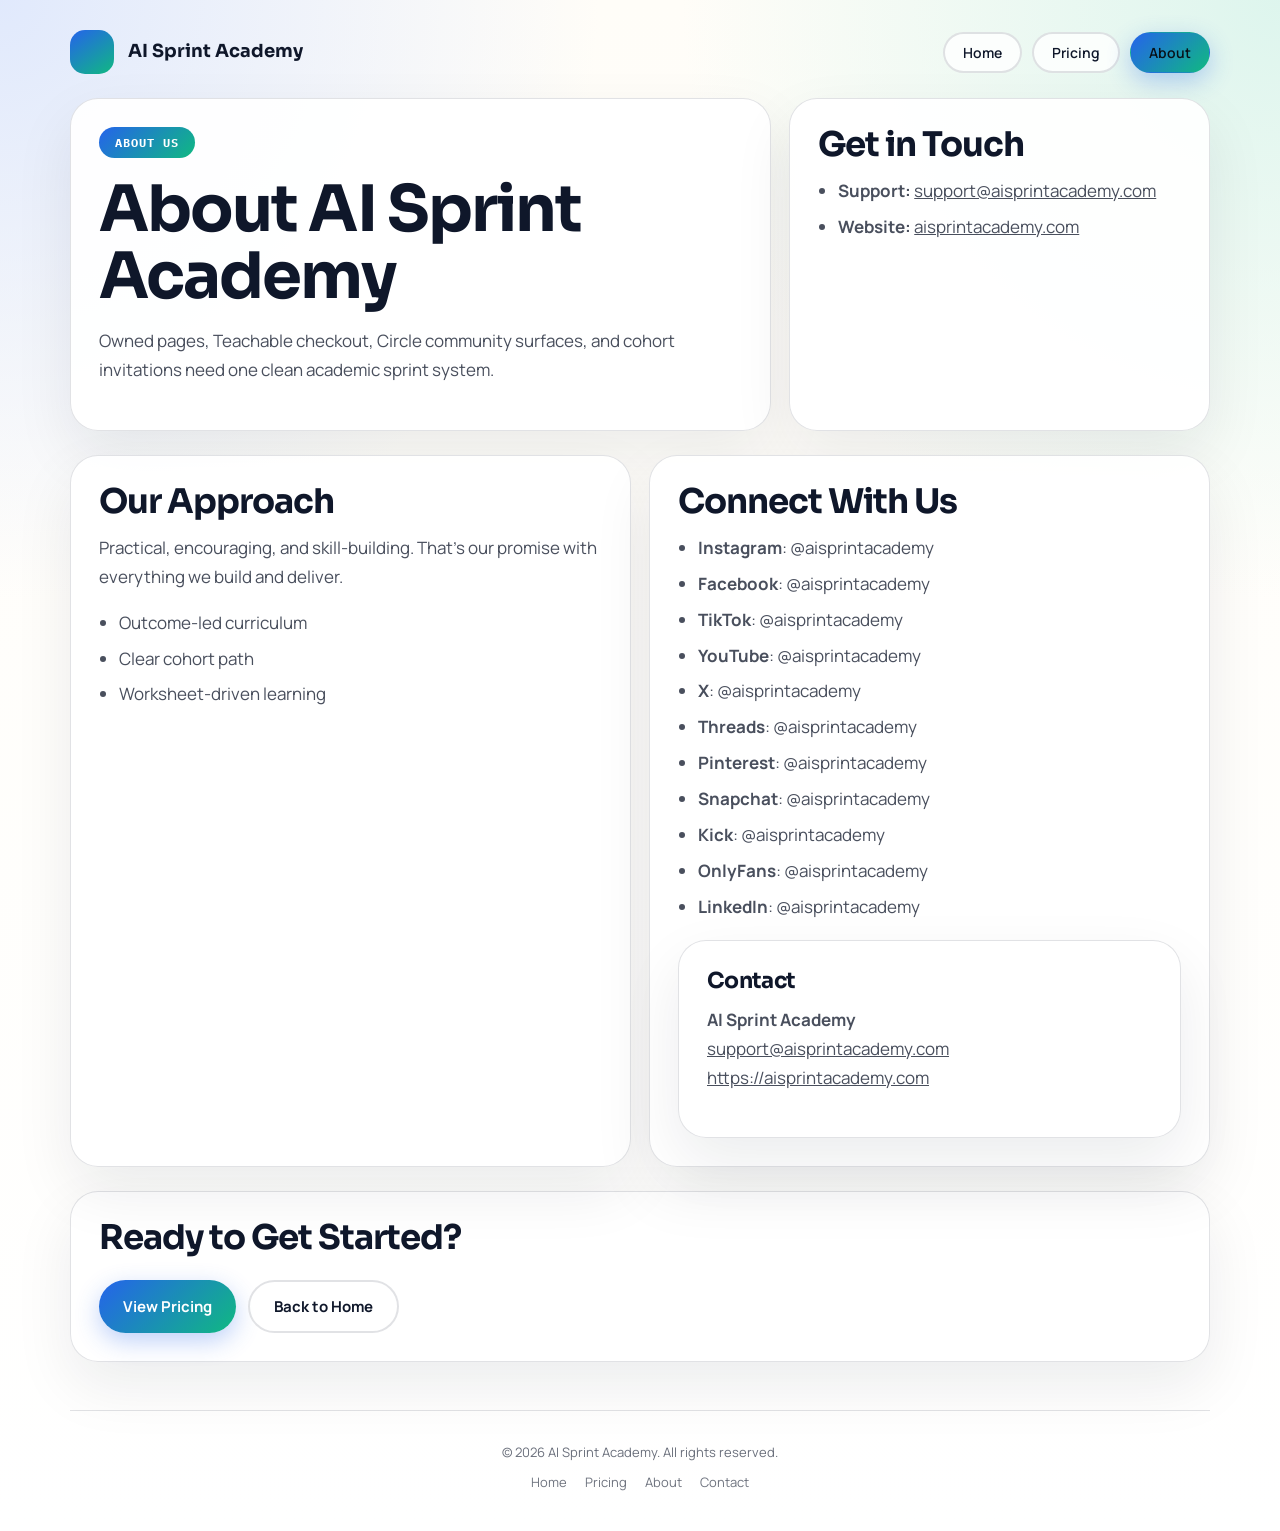
==== channels.html @ e4bb40ab "Deploy professional site update — 2026-04-03T03:53:21Z" ====
<!doctype html>
<html lang="en">
<head>
  <meta charset="utf-8" />
  <meta name="viewport" content="width=device-width, initial-scale=1" />
  <title>AI Sprint Academy | About</title>
  <meta name="description" content="Owned pages, Teachable checkout, Circle community surfaces, and cohort invitations need one clean academic sprint system." />
  <meta property="og:title" content="AI Sprint Academy | About" />
  <meta property="og:description" content="Owned pages, Teachable checkout, Circle community surfaces, and cohort invitations need one clean academic sprint system." />
  <meta property="og:type" content="website" />
  <meta property="og:url" content="https://aisprintacademy.com/" />
  <link rel="preconnect" href="https://fonts.googleapis.com" /><link rel="preconnect" href="https://fonts.gstatic.com" crossorigin /><link href="https://fonts.googleapis.com/css2?family=Sora:wght@400;500;600;700;800&family=Manrope:wght@400;500;600;700;800&family=IBM+Plex+Mono:wght@400;500;600;700;800&display=swap" rel="stylesheet" />
  <link rel="stylesheet" href="./styles.css" />
  
</head>
<body>
  <main class="page">
    <header class="header">
      <a class="brand" href="./index.html">
        <span class="brand-mark"></span>
        <span class="brand-copy">
          <strong>AI Sprint Academy</strong>
        </span>
      </a>
      <nav class="nav">
        <a class='button ghost' href='index.html'>Home</a>
        <a class='button ghost' href='offer.html'>Pricing</a>
        <a class='button primary' href='channels.html'>About</a>
      </nav>
    </header>
    
    <section class="hero">
      <article class="hero-card">
        <div class="eyebrow">About Us</div>
        <h1>About AI Sprint Academy</h1>
        <p>Owned pages, Teachable checkout, Circle community surfaces, and cohort invitations need one clean academic sprint system.</p>
      </article>
      <aside class="hero-card">
        <h2>Get in Touch</h2>
        <ul>
          <li><strong>Support:</strong> <a href="mailto:support@aisprintacademy.com">support@aisprintacademy.com</a></li>
          <li><strong>Website:</strong> <a href="https://aisprintacademy.com">aisprintacademy.com</a></li>
        </ul>
      </aside>
    </section>
    <section class="grid-two" style="margin-top:24px;">
      <section class="panel">
        <h2>Our Approach</h2>
        <p style="margin-top:14px;">Practical, encouraging, and skill-building. That&rsquo;s our promise with everything we build and deliver.</p>
        <ul><li>Outcome-led curriculum</li><li>Clear cohort path</li><li>Worksheet-driven learning</li></ul>
      </section>
      <section class="panel">
        <h2>Connect With Us</h2>
        <ul><li><strong>Instagram</strong>: @aisprintacademy</li><li><strong>Facebook</strong>: @aisprintacademy</li><li><strong>TikTok</strong>: @aisprintacademy</li><li><strong>YouTube</strong>: @aisprintacademy</li><li><strong>X</strong>: @aisprintacademy</li><li><strong>Threads</strong>: @aisprintacademy</li><li><strong>Pinterest</strong>: @aisprintacademy</li><li><strong>Snapchat</strong>: @aisprintacademy</li><li><strong>Kick</strong>: @aisprintacademy</li><li><strong>OnlyFans</strong>: @aisprintacademy</li><li><strong>LinkedIn</strong>: @aisprintacademy</li></ul>
        <div class="offer-card" style="margin-top:18px;">
          <h3>Contact</h3>
          <p style="margin-top:14px;"><strong>AI Sprint Academy</strong><br /><a href="mailto:support@aisprintacademy.com">support@aisprintacademy.com</a><br /><a href="https://aisprintacademy.com">https://aisprintacademy.com</a></p>
        </div>
      </section>
    </section>
    <section class="panel" style="margin-top:24px;">
      <h2>Ready to Get Started?</h2>
      <div class="actions">
        <a class="button primary" href="./offer.html">View Pricing</a>
        <a class="button ghost" href="./index.html">Back to Home</a>
      </div>
    </section>
    
    <footer class="site-footer">
      <div class="footer-note">&copy; 2026 AI Sprint Academy. All rights reserved.</div>
      <div class="footer-links">
        <a href="./index.html">Home</a>
        <a href="./offer.html">Pricing</a>
        <a href="./channels.html">About</a>
        <a href='mailto:support@aisprintacademy.com'>Contact</a>
      </div>
    </footer>
  </main>
  
</body>
</html>
---- styles.css ----
:root {
  --primary: #2563EB;
  --secondary: #10B981;
  --accent: #F59E0B;
  --ink: #0F172A;
  --surface: #F8FAFC;
  --line: rgba(15, 23, 42, 0.12);
  --display: 'Sora', 'Avenir Next', 'Segoe UI', sans-serif;
  --body: 'Manrope', 'Avenir Next', 'Segoe UI', sans-serif;
  --accent-font: 'IBM Plex Mono', 'Avenir Next', 'Segoe UI', sans-serif;
}
* { box-sizing: border-box; }
body {
  margin: 0;
  font-family: var(--body);
  color: var(--ink);
  background:
    radial-gradient(circle at 0% 0%, color-mix(in srgb, var(--primary) 14%, white), transparent 30%),
    radial-gradient(circle at 100% 0%, color-mix(in srgb, var(--secondary) 14%, white), transparent 30%),
    linear-gradient(180deg, #fffdf8, #ffffff);
}
a { color: inherit; }
.page { max-width: 1180px; margin: 0 auto; padding: 24px 20px 40px; }
.header { display: flex; flex-wrap: wrap; align-items: center; justify-content: space-between; gap: 12px; padding: 6px 0 24px; }
.brand { display: flex; align-items: center; gap: 14px; text-decoration: none; }
.brand-mark { width: 44px; height: 44px; border-radius: 15px; background: linear-gradient(145deg, var(--primary), var(--secondary)); flex-shrink: 0; }
.brand-copy strong { display: block; font-family: var(--display); font-size: 18px; line-height: 1.2; }
.nav { display: flex; flex-wrap: wrap; gap: 10px; }
.nav a { border: 1px solid var(--line); border-radius: 999px; padding: 9px 18px; text-decoration: none; font-size: 14px; font-weight: 600; background: rgba(255,255,255,0.84); transition: all 0.2s ease; }
.nav a:hover { background: var(--primary); color: white; border-color: var(--primary); }
.nav a.button.primary { background: linear-gradient(135deg, var(--primary), var(--secondary)); color: #081018; border-color: transparent; }
.hero,
.grid-two,
.grid-three,
.offer-grid { display: grid; gap: 18px; }
.hero { grid-template-columns: minmax(0, 1.25fr) minmax(280px, 0.75fr); align-items: stretch; }
.grid-two { grid-template-columns: repeat(2, minmax(0, 1fr)); }
.grid-three { grid-template-columns: repeat(3, minmax(0, 1fr)); }
.offer-grid { grid-template-columns: repeat(auto-fit, minmax(260px, 1fr)); }
.panel,
.hero-card,
.offer-card { border: 1px solid var(--line); border-radius: 28px; background: rgba(255,255,255,0.92); box-shadow: 0 24px 60px rgba(15,23,42,0.08); }
.hero-card,
.panel,
.offer-card { padding: 28px; }
.offer-card { transition: transform 0.2s ease, box-shadow 0.2s ease; }
.offer-card:hover { transform: translateY(-4px); box-shadow: 0 32px 80px rgba(15,23,42,0.14); }
.eyebrow { display: inline-flex; border-radius: 999px; padding: 8px 16px; background: linear-gradient(135deg, var(--primary), var(--secondary)); color: #fff; font-family: var(--accent-font); font-size: 12px; font-weight: 700; letter-spacing: 0.08em; text-transform: uppercase; }
h1, h2, h3 { margin: 0; font-family: var(--display); line-height: 1.05; letter-spacing: -0.03em; }
h1 { margin-top: 18px; font-size: clamp(36px, 6vw, 64px); max-width: 16ch; }
h2 { font-size: clamp(24px, 4vw, 34px); }
h3 { font-size: 22px; }
p, li { color: color-mix(in srgb, var(--ink) 76%, white); line-height: 1.7; font-size: 17px; }
.actions { display: flex; flex-wrap: wrap; gap: 12px; margin-top: 24px; }
.button { display: inline-flex; align-items: center; justify-content: center; text-decoration: none; border-radius: 999px; padding: 14px 24px; font-weight: 700; font-size: 15px; cursor: pointer; border: none; transition: all 0.2s ease; }
.button.primary { background: linear-gradient(135deg, var(--primary), var(--secondary)); color: #fff; box-shadow: 0 8px 24px color-mix(in srgb, var(--primary) 30%, transparent); }
.button.primary:hover { transform: translateY(-2px); box-shadow: 0 12px 32px color-mix(in srgb, var(--primary) 40%, transparent); }
.button.ghost { border: 2px solid var(--line); background: rgba(255,255,255,0.8); }
.button.ghost:hover { border-color: var(--primary); color: var(--primary); }
.trust-strip { display: flex; flex-wrap: wrap; gap: 18px; justify-content: center; margin-top: 24px; padding: 18px 0; }
.trust-badge { display: flex; align-items: center; gap: 8px; font-size: 15px; font-weight: 600; color: color-mix(in srgb, var(--ink) 80%, white); }
.trust-icon { display: inline-flex; align-items: center; justify-content: center; width: 24px; height: 24px; border-radius: 50%; background: linear-gradient(135deg, var(--primary), var(--secondary)); color: #fff; font-size: 13px; font-weight: 700; }
.price { display: inline-block; margin: 16px 0 12px; padding: 10px 16px; border-radius: 999px; background: linear-gradient(135deg, color-mix(in srgb, var(--primary) 14%, white), color-mix(in srgb, var(--secondary) 14%, white)); font-family: var(--accent-font); font-size: 20px; font-weight: 700; letter-spacing: 0.02em; color: var(--ink); }
.micro { font-size: 13px; color: color-mix(in srgb, var(--ink) 64%, white); }
ul { margin: 14px 0 0; padding-left: 20px; }
li + li { margin-top: 7px; }
.site-footer { margin-top: 48px; padding: 32px 0 0; border-top: 1px solid var(--line); text-align: center; }
.footer-note { font-size: 13px; color: color-mix(in srgb, var(--ink) 62%, white); }
.footer-links { display: flex; flex-wrap: wrap; gap: 18px; justify-content: center; margin-top: 12px; }
.footer-links a { font-size: 13px; color: color-mix(in srgb, var(--ink) 60%, white); text-decoration: none; }
.footer-links a:hover { color: var(--primary); text-decoration: underline; }
.checkout-tier { position: relative; }
.buy-btn { width: 100%; font-size: 16px; padding: 16px 24px; }
.buy-btn:disabled { opacity: 0.6; cursor: not-allowed; }
@media (max-width: 960px) {
  .hero, .grid-two, .grid-three { grid-template-columns: 1fr; }
  h1 { max-width: none; }
}
@media (max-width: 720px) {
  .page { padding: 18px 16px 32px; }
  .hero-card, .panel, .offer-card { padding: 22px; border-radius: 24px; }
  .button { width: 100%; }
  .trust-strip { flex-direction: column; align-items: center; }
}
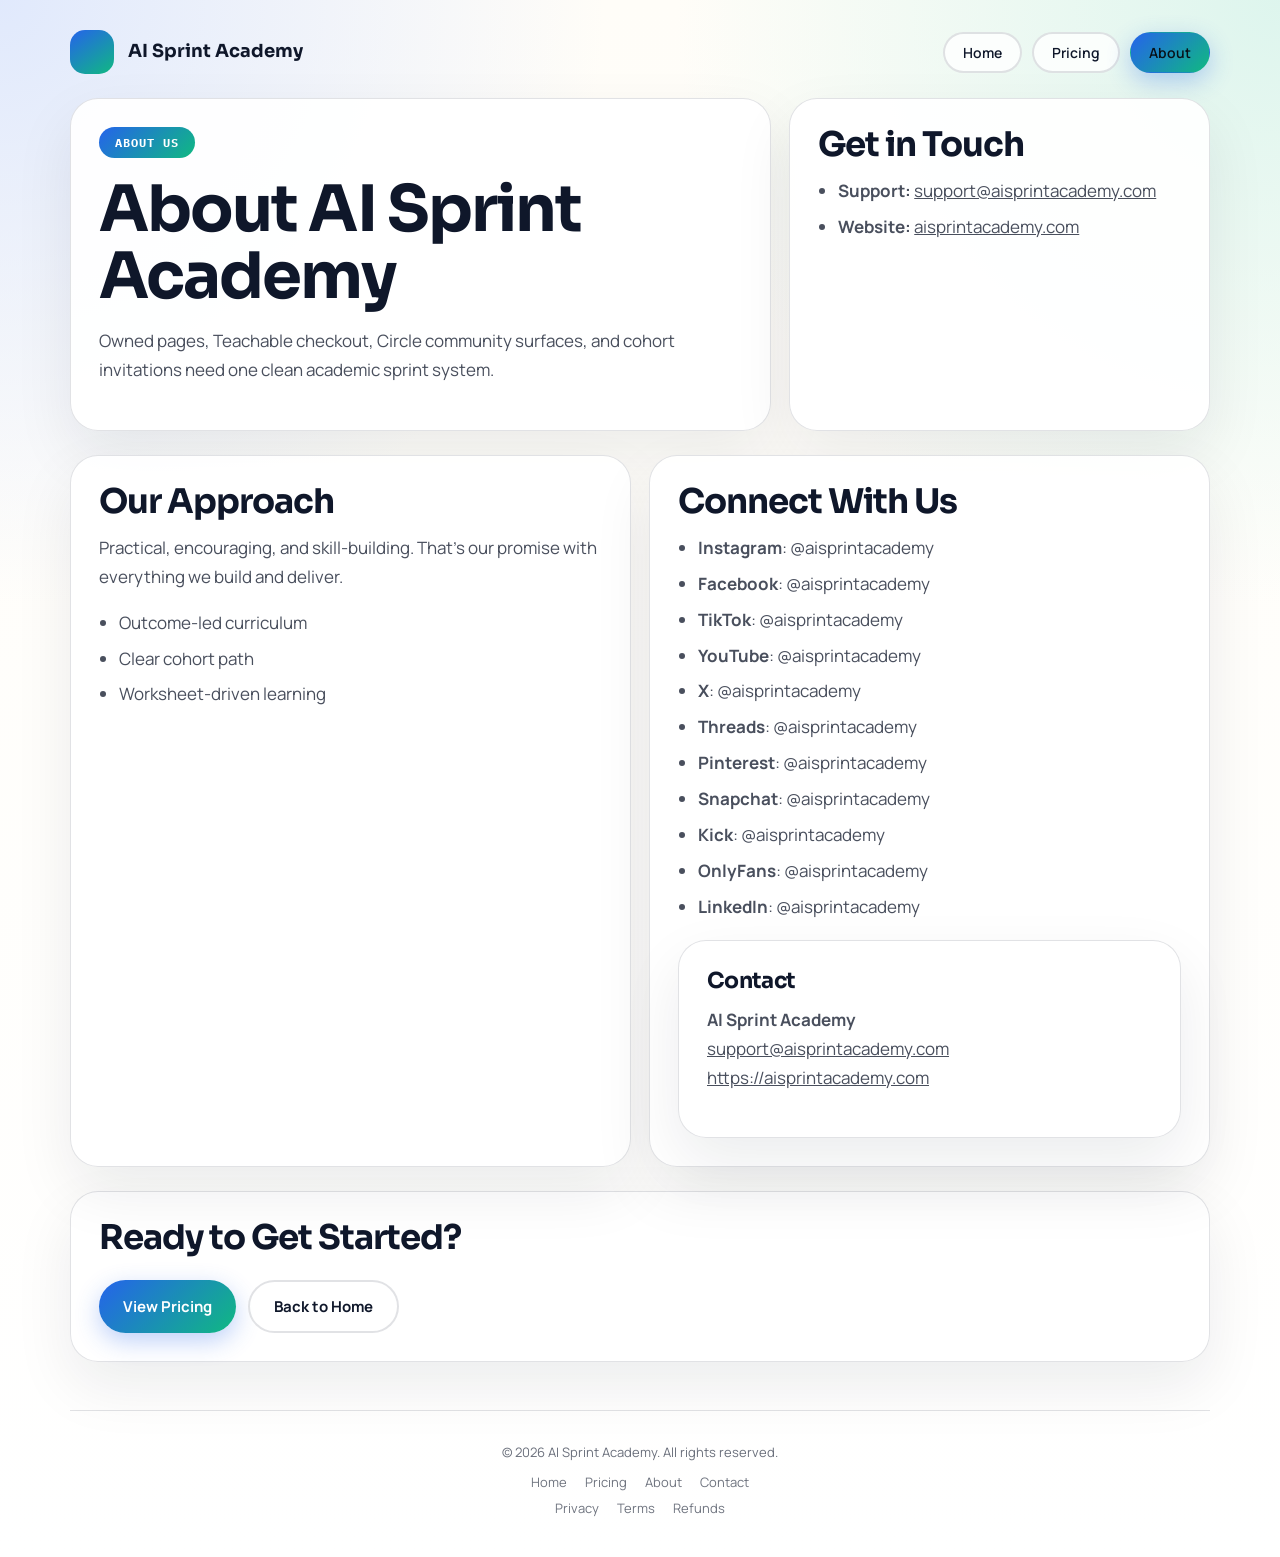
==== commit 0f65ff7b: "Deploy professional site update — 2026-04-03T04:42:03Z" ====
--- a/channels.html
+++ b/channels.html
@@ -74,6 +74,11 @@
         <a href="./channels.html">About</a>
         <a href='mailto:support@aisprintacademy.com'>Contact</a>
       </div>
+      <div class="footer-links" style="margin-top:8px;">
+        <a href="./privacy.html">Privacy</a>
+        <a href="./terms.html">Terms</a>
+        <a href="./refunds.html">Refunds</a>
+      </div>
     </footer>
   </main>
   
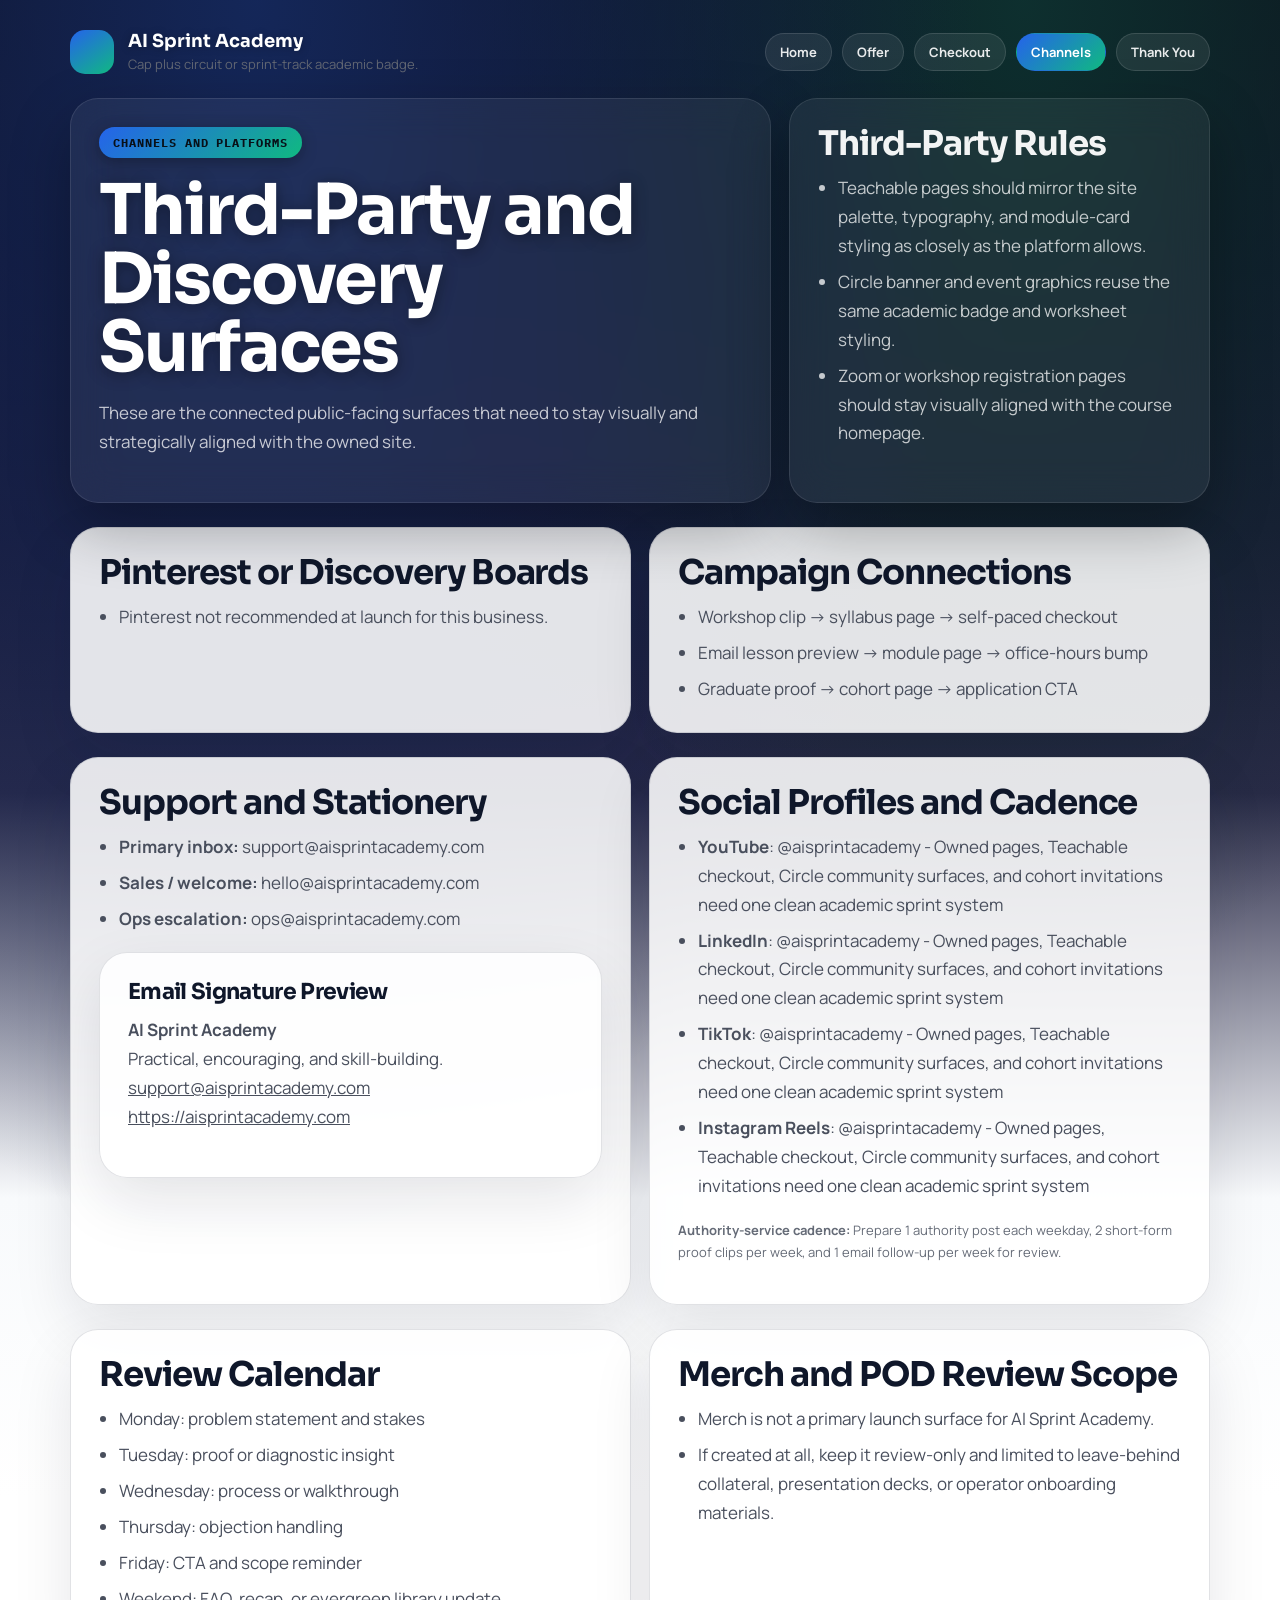
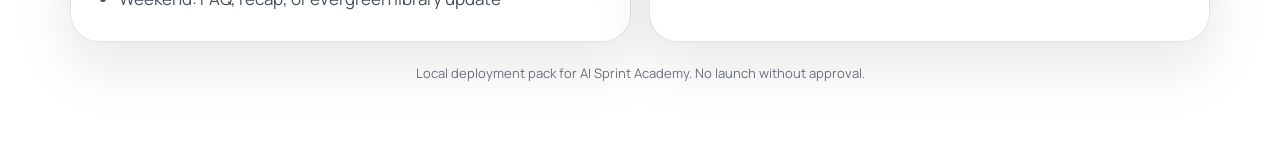
==== commit 71522c7e: "Deploy aisprintacademy.com — ASI Network site update" ====
--- a/channels.html
+++ b/channels.html
@@ -1,17 +1,11 @@
 <!doctype html>
-<html lang="en">
+<html>
 <head>
   <meta charset="utf-8" />
   <meta name="viewport" content="width=device-width, initial-scale=1" />
-  <title>AI Sprint Academy | About</title>
-  <meta name="description" content="Owned pages, Teachable checkout, Circle community surfaces, and cohort invitations need one clean academic sprint system." />
-  <meta property="og:title" content="AI Sprint Academy | About" />
-  <meta property="og:description" content="Owned pages, Teachable checkout, Circle community surfaces, and cohort invitations need one clean academic sprint system." />
-  <meta property="og:type" content="website" />
-  <meta property="og:url" content="https://aisprintacademy.com/" />
+  <title>AI Sprint Academy | Channels</title>
   <link rel="preconnect" href="https://fonts.googleapis.com" /><link rel="preconnect" href="https://fonts.gstatic.com" crossorigin /><link href="https://fonts.googleapis.com/css2?family=Sora:wght@400;500;600;700;800&family=Manrope:wght@400;500;600;700;800&family=IBM+Plex+Mono:wght@400;500;600;700;800&display=swap" rel="stylesheet" />
   <link rel="stylesheet" href="./styles.css" />
-  
 </head>
 <body>
   <main class="page">
@@ -20,67 +14,102 @@
         <span class="brand-mark"></span>
         <span class="brand-copy">
           <strong>AI Sprint Academy</strong>
+          <span>Cap plus circuit or sprint-track academic badge.</span>
         </span>
       </a>
       <nav class="nav">
         <a class='button ghost' href='index.html'>Home</a>
-        <a class='button ghost' href='offer.html'>Pricing</a>
-        <a class='button primary' href='channels.html'>About</a>
+        <a class='button ghost' href='offer.html'>Offer</a>
+        <a class='button ghost' href='checkout.html'>Checkout</a>
+        <a class='button primary' href='channels.html'>Channels</a>
+        <a class='button ghost' href='thank-you.html'>Thank You</a>
       </nav>
     </header>
     
     <section class="hero">
       <article class="hero-card">
-        <div class="eyebrow">About Us</div>
-        <h1>About AI Sprint Academy</h1>
-        <p>Owned pages, Teachable checkout, Circle community surfaces, and cohort invitations need one clean academic sprint system.</p>
+        <div class="eyebrow">Channels and Platforms</div>
+        <h1>Third-Party and Discovery Surfaces</h1>
+        <p>These are the connected public-facing surfaces that need to stay visually and strategically aligned with the owned site.</p>
       </article>
       <aside class="hero-card">
-        <h2>Get in Touch</h2>
-        <ul>
-          <li><strong>Support:</strong> <a href="mailto:support@aisprintacademy.com">support@aisprintacademy.com</a></li>
-          <li><strong>Website:</strong> <a href="https://aisprintacademy.com">aisprintacademy.com</a></li>
-        </ul>
+        <h2>Third-Party Rules</h2>
+        <ul><li>Teachable pages should mirror the site palette, typography, and module-card styling as closely as the platform allows.</li><li>Circle banner and event graphics reuse the same academic badge and worksheet styling.</li><li>Zoom or workshop registration pages should stay visually aligned with the course homepage.</li></ul>
       </aside>
     </section>
     <section class="grid-two" style="margin-top:24px;">
       <section class="panel">
-        <h2>Our Approach</h2>
-        <p style="margin-top:14px;">Practical, encouraging, and skill-building. That&rsquo;s our promise with everything we build and deliver.</p>
-        <ul><li>Outcome-led curriculum</li><li>Clear cohort path</li><li>Worksheet-driven learning</li></ul>
+        <h2>Pinterest or Discovery Boards</h2>
+        <ul><li>Pinterest not recommended at launch for this business.</li></ul>
       </section>
       <section class="panel">
-        <h2>Connect With Us</h2>
-        <ul><li><strong>Instagram</strong>: @aisprintacademy</li><li><strong>Facebook</strong>: @aisprintacademy</li><li><strong>TikTok</strong>: @aisprintacademy</li><li><strong>YouTube</strong>: @aisprintacademy</li><li><strong>X</strong>: @aisprintacademy</li><li><strong>Threads</strong>: @aisprintacademy</li><li><strong>Pinterest</strong>: @aisprintacademy</li><li><strong>Snapchat</strong>: @aisprintacademy</li><li><strong>Kick</strong>: @aisprintacademy</li><li><strong>OnlyFans</strong>: @aisprintacademy</li><li><strong>LinkedIn</strong>: @aisprintacademy</li></ul>
+        <h2>Campaign Connections</h2>
+        <ul><li>Workshop clip -&gt; syllabus page -&gt; self-paced checkout</li><li>Email lesson preview -&gt; module page -&gt; office-hours bump</li><li>Graduate proof -&gt; cohort page -&gt; application CTA</li></ul>
+      </section>
+    </section>
+    <section class="grid-two" style="margin-top:24px;">
+      <section class="panel">
+        <h2>Support and Stationery</h2>
+        <ul>
+          <li><strong>Primary inbox:</strong> support@aisprintacademy.com</li>
+          <li><strong>Sales / welcome:</strong> hello@aisprintacademy.com</li>
+          <li><strong>Ops escalation:</strong> ops@aisprintacademy.com</li>
+        </ul>
         <div class="offer-card" style="margin-top:18px;">
-          <h3>Contact</h3>
-          <p style="margin-top:14px;"><strong>AI Sprint Academy</strong><br /><a href="mailto:support@aisprintacademy.com">support@aisprintacademy.com</a><br /><a href="https://aisprintacademy.com">https://aisprintacademy.com</a></p>
+          <h3>Email Signature Preview</h3>
+          <p style="margin-top:14px;"><strong>AI Sprint Academy</strong><br />Practical, encouraging, and skill-building.<br /><a href="mailto:support@aisprintacademy.com">support@aisprintacademy.com</a><br /><a href="https://aisprintacademy.com">https://aisprintacademy.com</a></p>
         </div>
       </section>
+      <section class="panel">
+        <h2>Social Profiles and Cadence</h2>
+        <ul><li><strong>YouTube</strong>: @aisprintacademy - Owned pages, Teachable checkout, Circle community surfaces, and cohort invitations need one clean academic sprint system</li><li><strong>LinkedIn</strong>: @aisprintacademy - Owned pages, Teachable checkout, Circle community surfaces, and cohort invitations need one clean academic sprint system</li><li><strong>TikTok</strong>: @aisprintacademy - Owned pages, Teachable checkout, Circle community surfaces, and cohort invitations need one clean academic sprint system</li><li><strong>Instagram Reels</strong>: @aisprintacademy - Owned pages, Teachable checkout, Circle community surfaces, and cohort invitations need one clean academic sprint system</li></ul>
+        <p class="micro" style="margin-top:18px;"><strong>Authority-service cadence:</strong> Prepare 1 authority post each weekday, 2 short-form proof clips per week, and 1 email follow-up per week for review.</p>
+      </section>
     </section>
-    <section class="panel" style="margin-top:24px;">
-      <h2>Ready to Get Started?</h2>
-      <div class="actions">
-        <a class="button primary" href="./offer.html">View Pricing</a>
-        <a class="button ghost" href="./index.html">Back to Home</a>
-      </div>
+    <section class="grid-two" style="margin-top:24px;">
+      <section class="panel">
+        <h2>Review Calendar</h2>
+        <ul><li>Monday: problem statement and stakes</li><li>Tuesday: proof or diagnostic insight</li><li>Wednesday: process or walkthrough</li><li>Thursday: objection handling</li><li>Friday: CTA and scope reminder</li><li>Weekend: FAQ, recap, or evergreen library update</li></ul>
+      </section>
+      <section class="panel">
+        <h2>Merch and POD Review Scope</h2>
+        <ul><li>Merch is not a primary launch surface for AI Sprint Academy.</li><li>If created at all, keep it review-only and limited to leave-behind collateral, presentation decks, or operator onboarding materials.</li></ul>
+      </section>
     </section>
     
-    <footer class="site-footer">
-      <div class="footer-note">&copy; 2026 AI Sprint Academy. All rights reserved.</div>
-      <div class="footer-links">
-        <a href="./index.html">Home</a>
-        <a href="./offer.html">Pricing</a>
-        <a href="./channels.html">About</a>
-        <a href='mailto:support@aisprintacademy.com'>Contact</a>
-      </div>
-      <div class="footer-links" style="margin-top:8px;">
-        <a href="./privacy.html">Privacy</a>
-        <a href="./terms.html">Terms</a>
-        <a href="./refunds.html">Refunds</a>
-      </div>
-    </footer>
+    <div class="footer-note">Local deployment pack for AI Sprint Academy. No launch without approval.</div>
   </main>
-  
+
+  <!-- ASI Analytics (lightweight, privacy-friendly) -->
+  <script>
+  (function(){
+    var bid = document.body.getAttribute('data-business-id') || 'unknown';
+    var page = location.pathname.split('/').pop() || 'index.html';
+    var key = 'asi_pv_' + bid;
+    try {
+      var data = JSON.parse(localStorage.getItem(key) || '{}');
+      data[page] = (data[page] || 0) + 1;
+      data._total = (data._total || 0) + 1;
+      data._last = new Date().toISOString();
+      data._ref = document.referrer || 'direct';
+      localStorage.setItem(key, JSON.stringify(data));
+    } catch(e) {}
+    // Beacon to analytics endpoint if configured
+    if (window.ASI_ANALYTICS_URL) {
+      var payload = JSON.stringify({
+        business_id: bid,
+        page: page,
+        referrer: document.referrer || 'direct',
+        timestamp: new Date().toISOString(),
+        ua: navigator.userAgent
+      });
+      try {
+        navigator.sendBeacon(window.ASI_ANALYTICS_URL, payload);
+      } catch(e) {
+        // Silent fail — analytics should never break the site
+      }
+    }
+  })();
+  </script>
 </body>
 </html>
--- a/styles.css
+++ b/styles.css
@@ -15,21 +15,21 @@
   margin: 0;
   font-family: var(--body);
   color: var(--ink);
-  background:
-    radial-gradient(circle at 0% 0%, color-mix(in srgb, var(--primary) 14%, white), transparent 30%),
-    radial-gradient(circle at 100% 0%, color-mix(in srgb, var(--secondary) 14%, white), transparent 30%),
-    linear-gradient(180deg, #fffdf8, #ffffff);
+  background: #0d0d1a;
+  background-image:
+    radial-gradient(ellipse at 20% 0%, color-mix(in srgb, var(--primary) 30%, #0d0d1a), transparent 50%),
+    radial-gradient(ellipse at 80% 0%, color-mix(in srgb, var(--secondary) 20%, #0d0d1a), transparent 40%),
+    linear-gradient(180deg, #0d0d1a 0%, #111128 15%, #1a1a35 30%, #2a2a48 45%, var(--surface) 68%, #ffffff 85%);
 }
 a { color: inherit; }
-.page { max-width: 1180px; margin: 0 auto; padding: 24px 20px 40px; }
+.page { max-width: 1180px; margin: 0 auto; padding: 24px 20px 80px; }
 .header { display: flex; flex-wrap: wrap; align-items: center; justify-content: space-between; gap: 12px; padding: 6px 0 24px; }
 .brand { display: flex; align-items: center; gap: 14px; text-decoration: none; }
-.brand-mark { width: 44px; height: 44px; border-radius: 15px; background: linear-gradient(145deg, var(--primary), var(--secondary)); flex-shrink: 0; }
-.brand-copy strong { display: block; font-family: var(--display); font-size: 18px; line-height: 1.2; }
+.brand-mark { width: 44px; height: 44px; border-radius: 15px; background: linear-gradient(145deg, var(--primary), var(--secondary)); }
+.brand-copy strong { display: block; font-family: var(--display); font-size: 18px; line-height: 1; }
+.brand-copy span { display: block; margin-top: 5px; font-size: 13px; color: color-mix(in srgb, var(--ink) 66%, white); }
 .nav { display: flex; flex-wrap: wrap; gap: 10px; }
-.nav a { border: 1px solid var(--line); border-radius: 999px; padding: 9px 18px; text-decoration: none; font-size: 14px; font-weight: 600; background: rgba(255,255,255,0.84); transition: all 0.2s ease; }
-.nav a:hover { background: var(--primary); color: white; border-color: var(--primary); }
-.nav a.button.primary { background: linear-gradient(135deg, var(--primary), var(--secondary)); color: #081018; border-color: transparent; }
+.nav a { border: 1px solid var(--line); border-radius: 999px; padding: 9px 14px; text-decoration: none; font-size: 13px; background: rgba(255,255,255,0.84); }
 .hero,
 .grid-two,
 .grid-three,
@@ -37,49 +37,56 @@
 .hero { grid-template-columns: minmax(0, 1.25fr) minmax(280px, 0.75fr); align-items: stretch; }
 .grid-two { grid-template-columns: repeat(2, minmax(0, 1fr)); }
 .grid-three { grid-template-columns: repeat(3, minmax(0, 1fr)); }
-.offer-grid { grid-template-columns: repeat(auto-fit, minmax(260px, 1fr)); }
+.offer-grid { grid-template-columns: repeat(auto-fit, minmax(240px, 1fr)); }
 .panel,
 .hero-card,
-.offer-card { border: 1px solid var(--line); border-radius: 28px; background: rgba(255,255,255,0.92); box-shadow: 0 24px 60px rgba(15,23,42,0.08); }
+.offer-card { border: 1px solid var(--line); border-radius: 28px; background: rgba(255,255,255,0.88); box-shadow: 0 24px 60px rgba(15,23,42,0.1); }
 .hero-card,
 .panel,
 .offer-card { padding: 28px; }
-.offer-card { transition: transform 0.2s ease, box-shadow 0.2s ease; }
-.offer-card:hover { transform: translateY(-4px); box-shadow: 0 32px 80px rgba(15,23,42,0.14); }
-.eyebrow { display: inline-flex; border-radius: 999px; padding: 8px 16px; background: linear-gradient(135deg, var(--primary), var(--secondary)); color: #fff; font-family: var(--accent-font); font-size: 12px; font-weight: 700; letter-spacing: 0.08em; text-transform: uppercase; }
-h1, h2, h3 { margin: 0; font-family: var(--display); line-height: 1.05; letter-spacing: -0.03em; }
-h1 { margin-top: 18px; font-size: clamp(36px, 6vw, 64px); max-width: 16ch; }
+.eyebrow { display: inline-flex; border-radius: 999px; padding: 8px 14px; background: linear-gradient(135deg, var(--primary), var(--secondary)); color: #081018; font-family: var(--accent-font); font-size: 12px; font-weight: 700; letter-spacing: 0.08em; text-transform: uppercase; }
+h1, h2, h3 { margin: 0; font-family: var(--display); line-height: 0.98; letter-spacing: -0.03em; }
+h1 { margin-top: 18px; font-size: clamp(40px, 7vw, 70px); max-width: 11ch; }
 h2 { font-size: clamp(24px, 4vw, 34px); }
 h3 { font-size: 22px; }
 p, li { color: color-mix(in srgb, var(--ink) 76%, white); line-height: 1.7; font-size: 17px; }
 .actions { display: flex; flex-wrap: wrap; gap: 12px; margin-top: 24px; }
-.button { display: inline-flex; align-items: center; justify-content: center; text-decoration: none; border-radius: 999px; padding: 14px 24px; font-weight: 700; font-size: 15px; cursor: pointer; border: none; transition: all 0.2s ease; }
-.button.primary { background: linear-gradient(135deg, var(--primary), var(--secondary)); color: #fff; box-shadow: 0 8px 24px color-mix(in srgb, var(--primary) 30%, transparent); }
-.button.primary:hover { transform: translateY(-2px); box-shadow: 0 12px 32px color-mix(in srgb, var(--primary) 40%, transparent); }
-.button.ghost { border: 2px solid var(--line); background: rgba(255,255,255,0.8); }
-.button.ghost:hover { border-color: var(--primary); color: var(--primary); }
-.trust-strip { display: flex; flex-wrap: wrap; gap: 18px; justify-content: center; margin-top: 24px; padding: 18px 0; }
-.trust-badge { display: flex; align-items: center; gap: 8px; font-size: 15px; font-weight: 600; color: color-mix(in srgb, var(--ink) 80%, white); }
-.trust-icon { display: inline-flex; align-items: center; justify-content: center; width: 24px; height: 24px; border-radius: 50%; background: linear-gradient(135deg, var(--primary), var(--secondary)); color: #fff; font-size: 13px; font-weight: 700; }
-.price { display: inline-block; margin: 16px 0 12px; padding: 10px 16px; border-radius: 999px; background: linear-gradient(135deg, color-mix(in srgb, var(--primary) 14%, white), color-mix(in srgb, var(--secondary) 14%, white)); font-family: var(--accent-font); font-size: 20px; font-weight: 700; letter-spacing: 0.02em; color: var(--ink); }
+.button { display: inline-flex; align-items: center; justify-content: center; text-decoration: none; border-radius: 999px; padding: 14px 18px; font-weight: 700; }
+.button.primary { background: linear-gradient(135deg, var(--primary), var(--secondary)); color: #081018; }
+.button.ghost { border: 1px solid var(--line); }
+.meta { display: grid; gap: 12px; grid-template-columns: repeat(3, minmax(0, 1fr)); margin-top: 24px; }
+.meta-card { border-radius: 18px; padding: 16px; background: color-mix(in srgb, var(--surface) 92%, white); border: 1px solid var(--line); }
+.meta-card strong { display: block; font-family: var(--display); font-size: 15px; margin-bottom: 6px; }
+.price { display: inline-block; margin: 16px 0 12px; padding: 8px 12px; border-radius: 999px; background: color-mix(in srgb, var(--accent) 18%, white); font-family: var(--accent-font); font-size: 14px; font-weight: 700; letter-spacing: 0.08em; text-transform: uppercase; }
 .micro { font-size: 13px; color: color-mix(in srgb, var(--ink) 64%, white); }
 ul { margin: 14px 0 0; padding-left: 20px; }
 li + li { margin-top: 7px; }
-.site-footer { margin-top: 48px; padding: 32px 0 0; border-top: 1px solid var(--line); text-align: center; }
-.footer-note { font-size: 13px; color: color-mix(in srgb, var(--ink) 62%, white); }
-.footer-links { display: flex; flex-wrap: wrap; gap: 18px; justify-content: center; margin-top: 12px; }
-.footer-links a { font-size: 13px; color: color-mix(in srgb, var(--ink) 60%, white); text-decoration: none; }
-.footer-links a:hover { color: var(--primary); text-decoration: underline; }
-.checkout-tier { position: relative; }
-.buy-btn { width: 100%; font-size: 16px; padding: 16px 24px; }
-.buy-btn:disabled { opacity: 0.6; cursor: not-allowed; }
+.footer-note { margin-top: 22px; font-size: 13px; text-align: center; color: color-mix(in srgb, var(--ink) 62%, white); }
 @media (max-width: 960px) {
-  .hero, .grid-two, .grid-three { grid-template-columns: 1fr; }
+  .hero, .grid-two, .grid-three, .meta { grid-template-columns: 1fr; }
   h1 { max-width: none; }
 }
 @media (max-width: 720px) {
-  .page { padding: 18px 16px 32px; }
+  .page { padding: 18px 16px 72px; }
   .hero-card, .panel, .offer-card { padding: 22px; border-radius: 24px; }
   .button { width: 100%; }
-  .trust-strip { flex-direction: column; align-items: center; }
 }
+
+/* ── Dark hero treatment (particles visible) ── */
+.page { position: relative; z-index: 2; }
+.header { position: relative; z-index: 3; }
+.header .brand-copy strong { color: #fff; text-shadow: 0 1px 8px rgba(0,0,0,0.3); }
+.header .nav a { background: rgba(255,255,255,0.08); color: rgba(255,255,255,0.9); border-color: rgba(255,255,255,0.12); }
+.header .nav a:hover { background: var(--primary); color: #fff; border-color: var(--primary); }
+.header .nav a.button.primary { background: linear-gradient(135deg, var(--primary), var(--secondary)); color: #fff; border-color: transparent; }
+.hero-card { background: rgba(255,255,255,0.06); backdrop-filter: blur(20px); -webkit-backdrop-filter: blur(20px); border-color: rgba(255,255,255,0.1); box-shadow: 0 24px 60px rgba(0,0,0,0.3); }
+.hero-card h1 { color: #fff; text-shadow: 0 2px 16px rgba(0,0,0,0.4); }
+.hero-card h2, .hero-card h3 { color: rgba(255,255,255,0.95); }
+.hero-card p, .hero-card li { color: rgba(255,255,255,0.75) !important; }
+.hero-card .eyebrow { box-shadow: 0 4px 16px rgba(0,0,0,0.3); }
+.hero-card .button.ghost { color: rgba(255,255,255,0.9); border-color: rgba(255,255,255,0.2); background: rgba(255,255,255,0.06); }
+.hero-card .button.ghost:hover { border-color: var(--primary); color: #fff; background: rgba(255,255,255,0.1); }
+.hero-card a { color: rgba(255,255,255,0.85); }
+.hero-card ul { padding-left: 20px; }
+.trust-strip { background: rgba(255,255,255,0.04); border-radius: 16px; margin-left: -8px; margin-right: -8px; padding: 18px 24px; backdrop-filter: blur(8px); -webkit-backdrop-filter: blur(8px); }
+.trust-badge { color: rgba(255,255,255,0.85); }
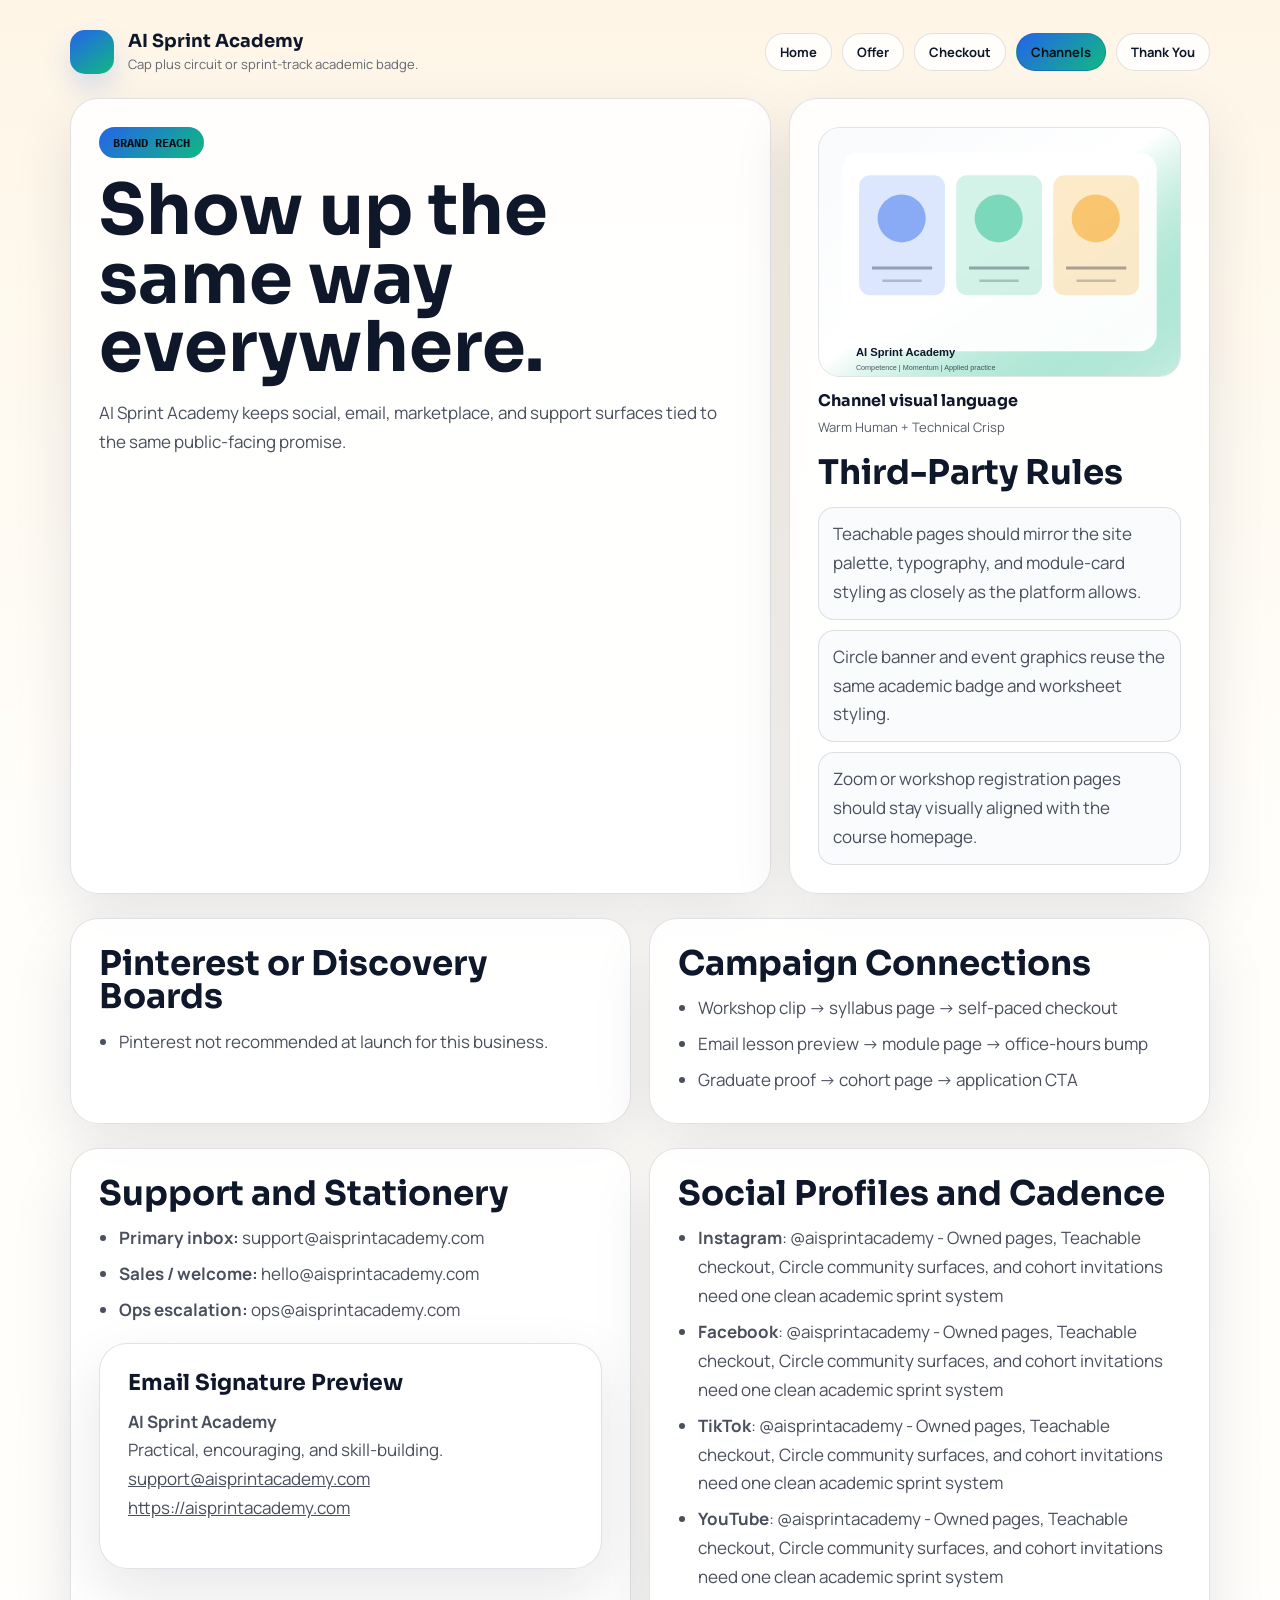
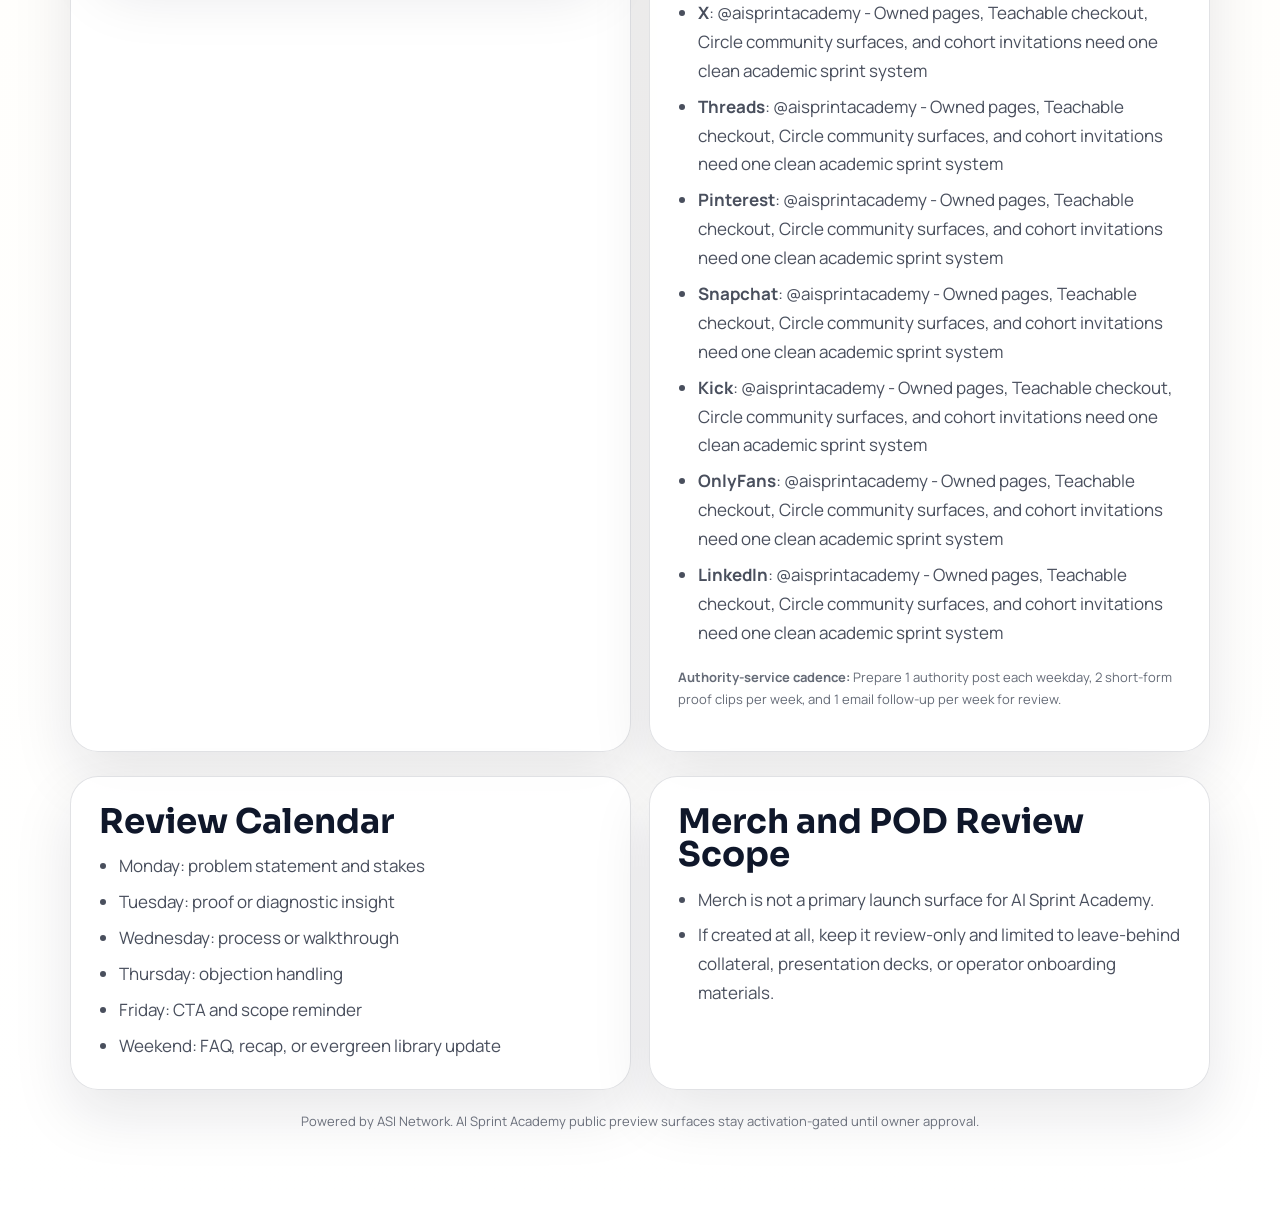
==== commit 506bbf4d: "Deploy aisprintacademy.com — ASI Network site update" ====
--- a/channels.html
+++ b/channels.html
@@ -7,7 +7,7 @@
   <link rel="preconnect" href="https://fonts.googleapis.com" /><link rel="preconnect" href="https://fonts.gstatic.com" crossorigin /><link href="https://fonts.googleapis.com/css2?family=Sora:wght@400;500;600;700;800&family=Manrope:wght@400;500;600;700;800&family=IBM+Plex+Mono:wght@400;500;600;700;800&display=swap" rel="stylesheet" />
   <link rel="stylesheet" href="./styles.css" />
 </head>
-<body>
+<body class="mode-human">
   <main class="page">
     <header class="header">
       <a class="brand" href="./index.html">
@@ -25,16 +25,25 @@
         <a class='button ghost' href='thank-you.html'>Thank You</a>
       </nav>
     </header>
-    
+
     <section class="hero">
       <article class="hero-card">
-        <div class="eyebrow">Channels and Platforms</div>
-        <h1>Third-Party and Discovery Surfaces</h1>
-        <p>These are the connected public-facing surfaces that need to stay visually and strategically aligned with the owned site.</p>
+        <div class="eyebrow">Brand Reach</div>
+        <h1>Show up the same way everywhere.</h1>
+        <p>AI Sprint Academy keeps social, email, marketplace, and support surfaces tied to the same public-facing promise.</p>
       </article>
-      <aside class="hero-card">
+      <aside class="visual-side">
+
+      <figure class="visual-board visual-human">
+        <img class="visual-img" src="[data-uri]" alt="AI Sprint Academy channels visual system" loading="eager" />
+        <figcaption>
+          <strong>Channel visual language</strong>
+          <span>Warm Human + Technical Crisp</span>
+        </figcaption>
+      </figure>
+
         <h2>Third-Party Rules</h2>
-        <ul><li>Teachable pages should mirror the site palette, typography, and module-card styling as closely as the platform allows.</li><li>Circle banner and event graphics reuse the same academic badge and worksheet styling.</li><li>Zoom or workshop registration pages should stay visually aligned with the course homepage.</li></ul>
+        <ul class="proof-points"><li>Teachable pages should mirror the site palette, typography, and module-card styling as closely as the platform allows.</li><li>Circle banner and event graphics reuse the same academic badge and worksheet styling.</li><li>Zoom or workshop registration pages should stay visually aligned with the course homepage.</li></ul>
       </aside>
     </section>
     <section class="grid-two" style="margin-top:24px;">
@@ -62,7 +71,7 @@
       </section>
       <section class="panel">
         <h2>Social Profiles and Cadence</h2>
-        <ul><li><strong>YouTube</strong>: @aisprintacademy - Owned pages, Teachable checkout, Circle community surfaces, and cohort invitations need one clean academic sprint system</li><li><strong>LinkedIn</strong>: @aisprintacademy - Owned pages, Teachable checkout, Circle community surfaces, and cohort invitations need one clean academic sprint system</li><li><strong>TikTok</strong>: @aisprintacademy - Owned pages, Teachable checkout, Circle community surfaces, and cohort invitations need one clean academic sprint system</li><li><strong>Instagram Reels</strong>: @aisprintacademy - Owned pages, Teachable checkout, Circle community surfaces, and cohort invitations need one clean academic sprint system</li></ul>
+        <ul><li><strong>Instagram</strong>: @aisprintacademy - Owned pages, Teachable checkout, Circle community surfaces, and cohort invitations need one clean academic sprint system</li><li><strong>Facebook</strong>: @aisprintacademy - Owned pages, Teachable checkout, Circle community surfaces, and cohort invitations need one clean academic sprint system</li><li><strong>TikTok</strong>: @aisprintacademy - Owned pages, Teachable checkout, Circle community surfaces, and cohort invitations need one clean academic sprint system</li><li><strong>YouTube</strong>: @aisprintacademy - Owned pages, Teachable checkout, Circle community surfaces, and cohort invitations need one clean academic sprint system</li><li><strong>X</strong>: @aisprintacademy - Owned pages, Teachable checkout, Circle community surfaces, and cohort invitations need one clean academic sprint system</li><li><strong>Threads</strong>: @aisprintacademy - Owned pages, Teachable checkout, Circle community surfaces, and cohort invitations need one clean academic sprint system</li><li><strong>Pinterest</strong>: @aisprintacademy - Owned pages, Teachable checkout, Circle community surfaces, and cohort invitations need one clean academic sprint system</li><li><strong>Snapchat</strong>: @aisprintacademy - Owned pages, Teachable checkout, Circle community surfaces, and cohort invitations need one clean academic sprint system</li><li><strong>Kick</strong>: @aisprintacademy - Owned pages, Teachable checkout, Circle community surfaces, and cohort invitations need one clean academic sprint system</li><li><strong>OnlyFans</strong>: @aisprintacademy - Owned pages, Teachable checkout, Circle community surfaces, and cohort invitations need one clean academic sprint system</li><li><strong>LinkedIn</strong>: @aisprintacademy - Owned pages, Teachable checkout, Circle community surfaces, and cohort invitations need one clean academic sprint system</li></ul>
         <p class="micro" style="margin-top:18px;"><strong>Authority-service cadence:</strong> Prepare 1 authority post each weekday, 2 short-form proof clips per week, and 1 email follow-up per week for review.</p>
       </section>
     </section>
@@ -76,40 +85,8 @@
         <ul><li>Merch is not a primary launch surface for AI Sprint Academy.</li><li>If created at all, keep it review-only and limited to leave-behind collateral, presentation decks, or operator onboarding materials.</li></ul>
       </section>
     </section>
-    
-    <div class="footer-note">Local deployment pack for AI Sprint Academy. No launch without approval.</div>
+
+    <div class="footer-note">Powered by ASI Network. AI Sprint Academy public preview surfaces stay activation-gated until owner approval.</div>
   </main>
-
-  <!-- ASI Analytics (lightweight, privacy-friendly) -->
-  <script>
-  (function(){
-    var bid = document.body.getAttribute('data-business-id') || 'unknown';
-    var page = location.pathname.split('/').pop() || 'index.html';
-    var key = 'asi_pv_' + bid;
-    try {
-      var data = JSON.parse(localStorage.getItem(key) || '{}');
-      data[page] = (data[page] || 0) + 1;
-      data._total = (data._total || 0) + 1;
-      data._last = new Date().toISOString();
-      data._ref = document.referrer || 'direct';
-      localStorage.setItem(key, JSON.stringify(data));
-    } catch(e) {}
-    // Beacon to analytics endpoint if configured
-    if (window.ASI_ANALYTICS_URL) {
-      var payload = JSON.stringify({
-        business_id: bid,
-        page: page,
-        referrer: document.referrer || 'direct',
-        timestamp: new Date().toISOString(),
-        ua: navigator.userAgent
-      });
-      try {
-        navigator.sendBeacon(window.ASI_ANALYTICS_URL, payload);
-      } catch(e) {
-        // Silent fail — analytics should never break the site
-      }
-    }
-  })();
-  </script>
 </body>
-</html>+</html>
--- a/styles.css
+++ b/styles.css
@@ -15,17 +15,42 @@
   margin: 0;
   font-family: var(--body);
   color: var(--ink);
-  background: #0d0d1a;
-  background-image:
-    radial-gradient(ellipse at 20% 0%, color-mix(in srgb, var(--primary) 30%, #0d0d1a), transparent 50%),
-    radial-gradient(ellipse at 80% 0%, color-mix(in srgb, var(--secondary) 20%, #0d0d1a), transparent 40%),
-    linear-gradient(180deg, #0d0d1a 0%, #111128 15%, #1a1a35 30%, #2a2a48 45%, var(--surface) 68%, #ffffff 85%);
+  background:
+    radial-gradient(circle at 0% 0%, color-mix(in srgb, var(--primary) 14%, white), transparent 30%),
+    radial-gradient(circle at 100% 0%, color-mix(in srgb, var(--secondary) 14%, white), transparent 30%),
+    linear-gradient(180deg, #fffdf8, #ffffff);
+}
+body.mode-editorial {
+  background:
+    linear-gradient(180deg, color-mix(in srgb, var(--accent) 12%, white), transparent 26%),
+    repeating-linear-gradient(90deg, rgba(15,23,42,.035) 0, rgba(15,23,42,.035) 1px, transparent 1px, transparent 92px),
+    linear-gradient(180deg, #fffdf8, #ffffff);
+}
+body.mode-luxury {
+  background:
+    linear-gradient(180deg, color-mix(in srgb, var(--surface) 94%, white), #ffffff 70%),
+    linear-gradient(90deg, color-mix(in srgb, var(--primary) 8%, white), transparent);
+}
+body.mode-motion {
+  background:
+    linear-gradient(135deg, color-mix(in srgb, var(--primary) 12%, white) 0 24%, transparent 24% 100%),
+    linear-gradient(180deg, #fffdf8, #ffffff);
+}
+body.mode-human {
+  background:
+    linear-gradient(180deg, color-mix(in srgb, var(--accent) 10%, white), transparent 28%),
+    linear-gradient(180deg, #fffdf8, #ffffff);
+}
+body.mode-urgent {
+  background:
+    linear-gradient(180deg, color-mix(in srgb, var(--primary) 9%, white), transparent 28%),
+    linear-gradient(180deg, #f9fbff, #ffffff);
 }
 a { color: inherit; }
 .page { max-width: 1180px; margin: 0 auto; padding: 24px 20px 80px; }
 .header { display: flex; flex-wrap: wrap; align-items: center; justify-content: space-between; gap: 12px; padding: 6px 0 24px; }
 .brand { display: flex; align-items: center; gap: 14px; text-decoration: none; }
-.brand-mark { width: 44px; height: 44px; border-radius: 15px; background: linear-gradient(145deg, var(--primary), var(--secondary)); }
+.brand-mark { width: 44px; height: 44px; border-radius: 15px; background: linear-gradient(145deg, var(--primary), var(--secondary)); box-shadow: 0 14px 28px color-mix(in srgb, var(--primary) 18%, transparent); }
 .brand-copy strong { display: block; font-family: var(--display); font-size: 18px; line-height: 1; }
 .brand-copy span { display: block; margin-top: 5px; font-size: 13px; color: color-mix(in srgb, var(--ink) 66%, white); }
 .nav { display: flex; flex-wrap: wrap; gap: 10px; }
@@ -40,12 +65,14 @@
 .offer-grid { grid-template-columns: repeat(auto-fit, minmax(240px, 1fr)); }
 .panel,
 .hero-card,
-.offer-card { border: 1px solid var(--line); border-radius: 28px; background: rgba(255,255,255,0.88); box-shadow: 0 24px 60px rgba(15,23,42,0.1); }
+.offer-card,
+.visual-side { border: 1px solid var(--line); border-radius: 28px; background: rgba(255,255,255,0.88); box-shadow: 0 24px 60px rgba(15,23,42,0.1); }
 .hero-card,
 .panel,
-.offer-card { padding: 28px; }
-.eyebrow { display: inline-flex; border-radius: 999px; padding: 8px 14px; background: linear-gradient(135deg, var(--primary), var(--secondary)); color: #081018; font-family: var(--accent-font); font-size: 12px; font-weight: 700; letter-spacing: 0.08em; text-transform: uppercase; }
-h1, h2, h3 { margin: 0; font-family: var(--display); line-height: 0.98; letter-spacing: -0.03em; }
+.offer-card,
+.visual-side { padding: 28px; }
+.eyebrow { display: inline-flex; border-radius: 999px; padding: 8px 14px; background: linear-gradient(135deg, var(--primary), var(--secondary)); color: #081018; font-family: var(--accent-font); font-size: 12px; font-weight: 700; letter-spacing: 0; text-transform: uppercase; }
+h1, h2, h3 { margin: 0; font-family: var(--display); line-height: 0.98; letter-spacing: 0; }
 h1 { margin-top: 18px; font-size: clamp(40px, 7vw, 70px); max-width: 11ch; }
 h2 { font-size: clamp(24px, 4vw, 34px); }
 h3 { font-size: 22px; }
@@ -57,8 +84,30 @@
 .meta { display: grid; gap: 12px; grid-template-columns: repeat(3, minmax(0, 1fr)); margin-top: 24px; }
 .meta-card { border-radius: 18px; padding: 16px; background: color-mix(in srgb, var(--surface) 92%, white); border: 1px solid var(--line); }
 .meta-card strong { display: block; font-family: var(--display); font-size: 15px; margin-bottom: 6px; }
-.price { display: inline-block; margin: 16px 0 12px; padding: 8px 12px; border-radius: 999px; background: color-mix(in srgb, var(--accent) 18%, white); font-family: var(--accent-font); font-size: 14px; font-weight: 700; letter-spacing: 0.08em; text-transform: uppercase; }
+.price { display: inline-block; margin: 16px 0 12px; padding: 8px 12px; border-radius: 999px; background: color-mix(in srgb, var(--accent) 18%, white); font-family: var(--accent-font); font-size: 14px; font-weight: 700; letter-spacing: 0; text-transform: uppercase; }
 .micro { font-size: 13px; color: color-mix(in srgb, var(--ink) 64%, white); }
+.visual-side { display: grid; gap: 18px; align-content: start; }
+.visual-board { margin: 0; }
+.visual-img {
+  display: block;
+  width: 100%;
+  aspect-ratio: 1.45;
+  object-fit: cover;
+  border-radius: 22px;
+  border: 1px solid rgba(15, 23, 42, 0.1);
+  background: color-mix(in srgb, var(--surface) 90%, white);
+}
+.visual-board figcaption {
+  display: grid;
+  gap: 5px;
+  margin-top: 12px;
+  color: color-mix(in srgb, var(--ink) 70%, white);
+  font-size: 13px;
+  line-height: 1.5;
+}
+.visual-board strong { color: var(--ink); font-family: var(--display); font-size: 16px; }
+.proof-points { display: grid; gap: 10px; margin-top: 0; padding-left: 0; list-style: none; }
+.proof-points li { margin: 0; padding: 12px 14px; border-radius: 16px; background: color-mix(in srgb, var(--surface) 90%, white); border: 1px solid var(--line); }
 ul { margin: 14px 0 0; padding-left: 20px; }
 li + li { margin-top: 7px; }
 .footer-note { margin-top: 22px; font-size: 13px; text-align: center; color: color-mix(in srgb, var(--ink) 62%, white); }
@@ -68,25 +117,6 @@
 }
 @media (max-width: 720px) {
   .page { padding: 18px 16px 72px; }
-  .hero-card, .panel, .offer-card { padding: 22px; border-radius: 24px; }
+  .hero-card, .panel, .offer-card, .visual-side { padding: 22px; border-radius: 24px; }
   .button { width: 100%; }
 }
-
-/* ── Dark hero treatment (particles visible) ── */
-.page { position: relative; z-index: 2; }
-.header { position: relative; z-index: 3; }
-.header .brand-copy strong { color: #fff; text-shadow: 0 1px 8px rgba(0,0,0,0.3); }
-.header .nav a { background: rgba(255,255,255,0.08); color: rgba(255,255,255,0.9); border-color: rgba(255,255,255,0.12); }
-.header .nav a:hover { background: var(--primary); color: #fff; border-color: var(--primary); }
-.header .nav a.button.primary { background: linear-gradient(135deg, var(--primary), var(--secondary)); color: #fff; border-color: transparent; }
-.hero-card { background: rgba(255,255,255,0.06); backdrop-filter: blur(20px); -webkit-backdrop-filter: blur(20px); border-color: rgba(255,255,255,0.1); box-shadow: 0 24px 60px rgba(0,0,0,0.3); }
-.hero-card h1 { color: #fff; text-shadow: 0 2px 16px rgba(0,0,0,0.4); }
-.hero-card h2, .hero-card h3 { color: rgba(255,255,255,0.95); }
-.hero-card p, .hero-card li { color: rgba(255,255,255,0.75) !important; }
-.hero-card .eyebrow { box-shadow: 0 4px 16px rgba(0,0,0,0.3); }
-.hero-card .button.ghost { color: rgba(255,255,255,0.9); border-color: rgba(255,255,255,0.2); background: rgba(255,255,255,0.06); }
-.hero-card .button.ghost:hover { border-color: var(--primary); color: #fff; background: rgba(255,255,255,0.1); }
-.hero-card a { color: rgba(255,255,255,0.85); }
-.hero-card ul { padding-left: 20px; }
-.trust-strip { background: rgba(255,255,255,0.04); border-radius: 16px; margin-left: -8px; margin-right: -8px; padding: 18px 24px; backdrop-filter: blur(8px); -webkit-backdrop-filter: blur(8px); }
-.trust-badge { color: rgba(255,255,255,0.85); }
